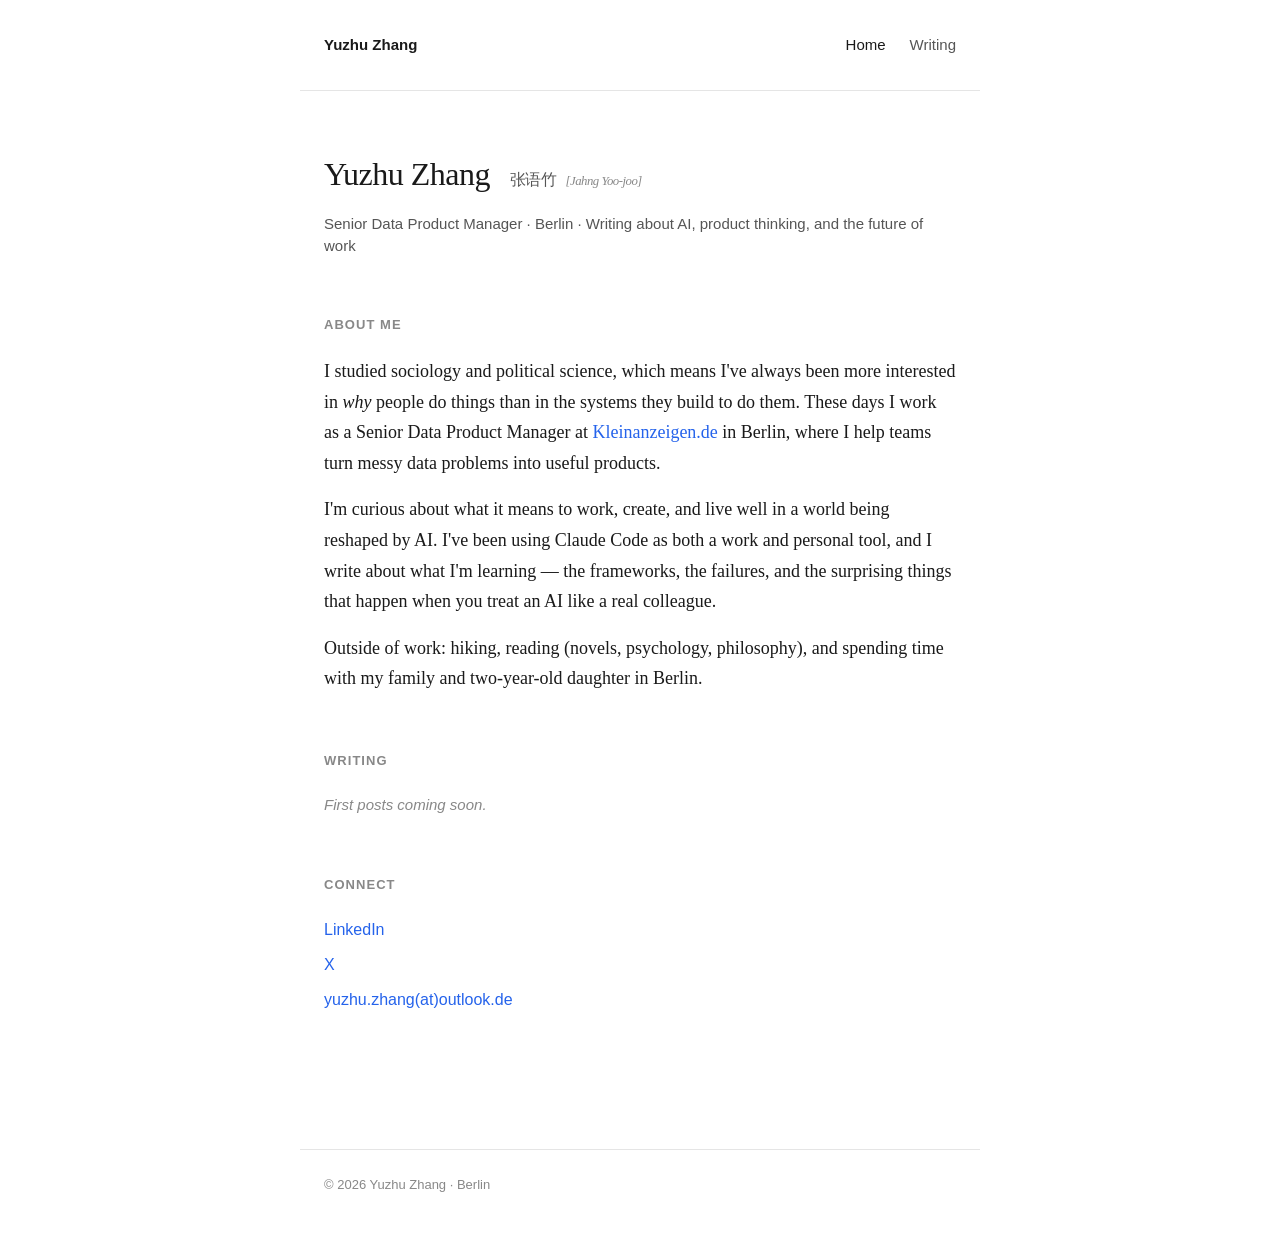
==== index.html @ ebd9d762 "Use plain English phonetic pronunciation [Jahng Yoo-joo]" ====
<!DOCTYPE html>
<html lang="en">
<head>
  <meta charset="UTF-8" />
  <meta name="viewport" content="width=device-width, initial-scale=1.0" />
  <title>Yuzhu Zhang</title>
  <meta name="description" content="Yuzhu Zhang — Senior Data Product Manager, writer, and curious human. Writing about AI, product thinking, and work in the age of intelligence." />
  <meta name="keywords" content="Yuzhu Zhang, data product manager, AI, product management, writing, Claude Code" />

  <!-- Open Graph -->
  <meta property="og:title" content="Yuzhu Zhang" />
  <meta property="og:description" content="Writing about AI, product thinking, and work in the age of intelligence." />
  <meta property="og:type" content="website" />
  <meta property="og:url" content="https://yuzhuz.github.io" />

  <!-- Twitter/X Card -->
  <meta name="twitter:card" content="summary" />
  <meta name="twitter:site" content="@yuzhu_z" />
  <meta name="twitter:title" content="Yuzhu Zhang" />
  <meta name="twitter:description" content="Writing about AI, product thinking, and work in the age of intelligence." />

  <link rel="canonical" href="https://yuzhuz.github.io" />
  <link rel="stylesheet" href="style.css" />
</head>
<body>

  <header>
    <nav>
      <span class="site-name">Yuzhu Zhang</span>
      <div class="nav-links">
        <a href="index.html" class="active">Home</a>
        <a href="blog.html">Writing</a>
      </div>
    </nav>
  </header>

  <main>
    <section class="hero">
      <h1>Yuzhu Zhang <span class="chinese-name">张语竹 <span class="pronunciation">[Jahng Yoo-joo]</span></span></h1>
      <p class="tagline">Senior Data Product Manager · Berlin · Writing about AI, product thinking, and the future of work</p>
    </section>

    <section class="about">
      <h2>About me</h2>
      <p>
        I studied sociology and political science, which means I've always been more interested in
        <em>why</em> people do things than in the systems they build to do them. These days I work as
        a Senior Data Product Manager at <a href="https://www.kleinanzeigen.de" target="_blank" rel="noopener">Kleinanzeigen.de</a>
        in Berlin, where I help teams turn messy data problems into useful products.
      </p>
      <p>
        I'm curious about what it means to work, create, and live well in a world being reshaped by AI.
        I've been using Claude Code as both a work and personal tool, and I write about what I'm learning —
        the frameworks, the failures, and the surprising things that happen when you treat an AI like a real colleague.
      </p>
      <p>
        Outside of work: hiking, reading (novels, psychology, philosophy), and spending time with my family
        and two-year-old daughter in Berlin.
      </p>
    </section>

    <section class="recent-writing">
      <h2>Writing</h2>
      <p class="empty-state">First posts coming soon.</p>
    </section>

    <section class="connect">
      <h2>Connect</h2>
      <ul class="connect-links">
        <li><a href="https://www.linkedin.com/in/yuzhuzhang/" target="_blank" rel="noopener">LinkedIn</a></li>
        <li><a href="https://x.com/yuzhu_z" target="_blank" rel="noopener">X</a></li>
        <li><a href="mailto:yuzhu.zhang(at)outlook.de">yuzhu.zhang(at)outlook.de</a></li>
      </ul>
    </section>
  </main>

  <footer>
    <p>© 2026 Yuzhu Zhang · Berlin</p>
  </footer>

</body>
</html>
---- style.css ----
/* Base */
*, *::before, *::after { box-sizing: border-box; margin: 0; padding: 0; }

:root {
  --text: #1a1a1a;
  --text-light: #555;
  --text-lighter: #888;
  --border: #e5e5e5;
  --bg: #ffffff;
  --accent: #2563eb;
  --max-width: 680px;
  --font: 'Georgia', 'Times New Roman', serif;
  --font-sans: -apple-system, BlinkMacSystemFont, 'Segoe UI', sans-serif;
}

body {
  font-family: var(--font);
  color: var(--text);
  background: var(--bg);
  line-height: 1.7;
  font-size: 18px;
}

/* Layout */
header, main, footer {
  max-width: var(--max-width);
  margin: 0 auto;
  padding: 0 24px;
}

/* Header / Nav */
header {
  padding-top: 32px;
  padding-bottom: 32px;
  border-bottom: 1px solid var(--border);
}

nav {
  display: flex;
  justify-content: space-between;
  align-items: center;
  font-family: var(--font-sans);
  font-size: 15px;
}

.site-name {
  font-weight: 600;
  color: var(--text);
  text-decoration: none;
}

.nav-links {
  display: flex;
  gap: 24px;
}

.nav-links a {
  color: var(--text-light);
  text-decoration: none;
}

.nav-links a:hover,
.nav-links a.active {
  color: var(--text);
}

/* Main sections */
main {
  padding-top: 56px;
  padding-bottom: 80px;
}

section {
  margin-bottom: 56px;
}

/* Hero */
.hero h1 {
  font-size: 2rem;
  font-weight: normal;
  margin-bottom: 12px;
  letter-spacing: -0.5px;
}

.chinese-name {
  font-size: 1rem;
  font-weight: normal;
  color: var(--text-light);
  margin-left: 12px;
  white-space: nowrap;
}

.pronunciation {
  font-size: 0.8rem;
  color: var(--text-lighter);
  margin-left: 6px;
  font-style: italic;
}

.tagline {
  font-family: var(--font-sans);
  font-size: 15px;
  color: var(--text-light);
  line-height: 1.5;
}

/* About */
h2 {
  font-family: var(--font-sans);
  font-size: 13px;
  font-weight: 600;
  text-transform: uppercase;
  letter-spacing: 0.08em;
  color: var(--text-lighter);
  margin-bottom: 20px;
}

.about p {
  margin-bottom: 16px;
  color: var(--text);
}

.about p:last-child {
  margin-bottom: 0;
}

a {
  color: var(--accent);
  text-decoration: none;
}

a:hover {
  text-decoration: underline;
}

/* Writing / post list */
.post-list {
  display: flex;
  flex-direction: column;
  gap: 32px;
}

.post-item {
  border-top: 1px solid var(--border);
  padding-top: 24px;
}

.post-date {
  font-family: var(--font-sans);
  font-size: 13px;
  color: var(--text-lighter);
  display: block;
  margin-bottom: 6px;
}

.post-item h2 {
  font-family: var(--font);
  font-size: 1.2rem;
  font-weight: normal;
  text-transform: none;
  letter-spacing: 0;
  color: var(--text);
  margin-bottom: 8px;
}

.post-item h2 a {
  color: var(--text);
}

.post-item h2 a:hover {
  color: var(--accent);
  text-decoration: none;
}

.post-excerpt {
  font-size: 16px;
  color: var(--text-light);
}

/* Page header (blog page) */
.page-header h1 {
  font-size: 1.8rem;
  font-weight: normal;
  margin-bottom: 10px;
}

.page-header p {
  color: var(--text-light);
  font-size: 16px;
}

/* Connect */
.connect-links {
  list-style: none;
  display: flex;
  flex-direction: column;
  gap: 8px;
  font-family: var(--font-sans);
  font-size: 16px;
}

/* Empty state */
.empty-state {
  font-family: var(--font-sans);
  font-size: 15px;
  color: var(--text-lighter);
  font-style: italic;
}

/* Footer */
footer {
  border-top: 1px solid var(--border);
  padding-top: 24px;
  padding-bottom: 40px;
  font-family: var(--font-sans);
  font-size: 13px;
  color: var(--text-lighter);
}

/* Post pages */
.post-content {
  margin-top: 40px;
}

.post-content h1 {
  font-size: 1.8rem;
  font-weight: normal;
  margin-bottom: 12px;
  letter-spacing: -0.3px;
}

.post-meta {
  font-family: var(--font-sans);
  font-size: 13px;
  color: var(--text-lighter);
  margin-bottom: 40px;
  padding-bottom: 32px;
  border-bottom: 1px solid var(--border);
}

.post-content p { margin-bottom: 20px; }
.post-content h2 { font-family: var(--font); font-size: 1.3rem; font-weight: bold; text-transform: none; letter-spacing: 0; color: var(--text); margin: 40px 0 16px; }
.post-content ul, .post-content ol { margin: 0 0 20px 24px; }
.post-content li { margin-bottom: 8px; }
.post-content blockquote { border-left: 3px solid var(--border); padding-left: 20px; color: var(--text-light); margin: 32px 0; font-style: italic; }
.post-content hr { border: none; border-top: 1px solid var(--border); margin: 40px 0; }

/* Responsive */
@media (max-width: 600px) {
  body { font-size: 17px; }
  .hero h1 { font-size: 1.6rem; }
  nav { flex-direction: column; align-items: flex-start; gap: 12px; }
}
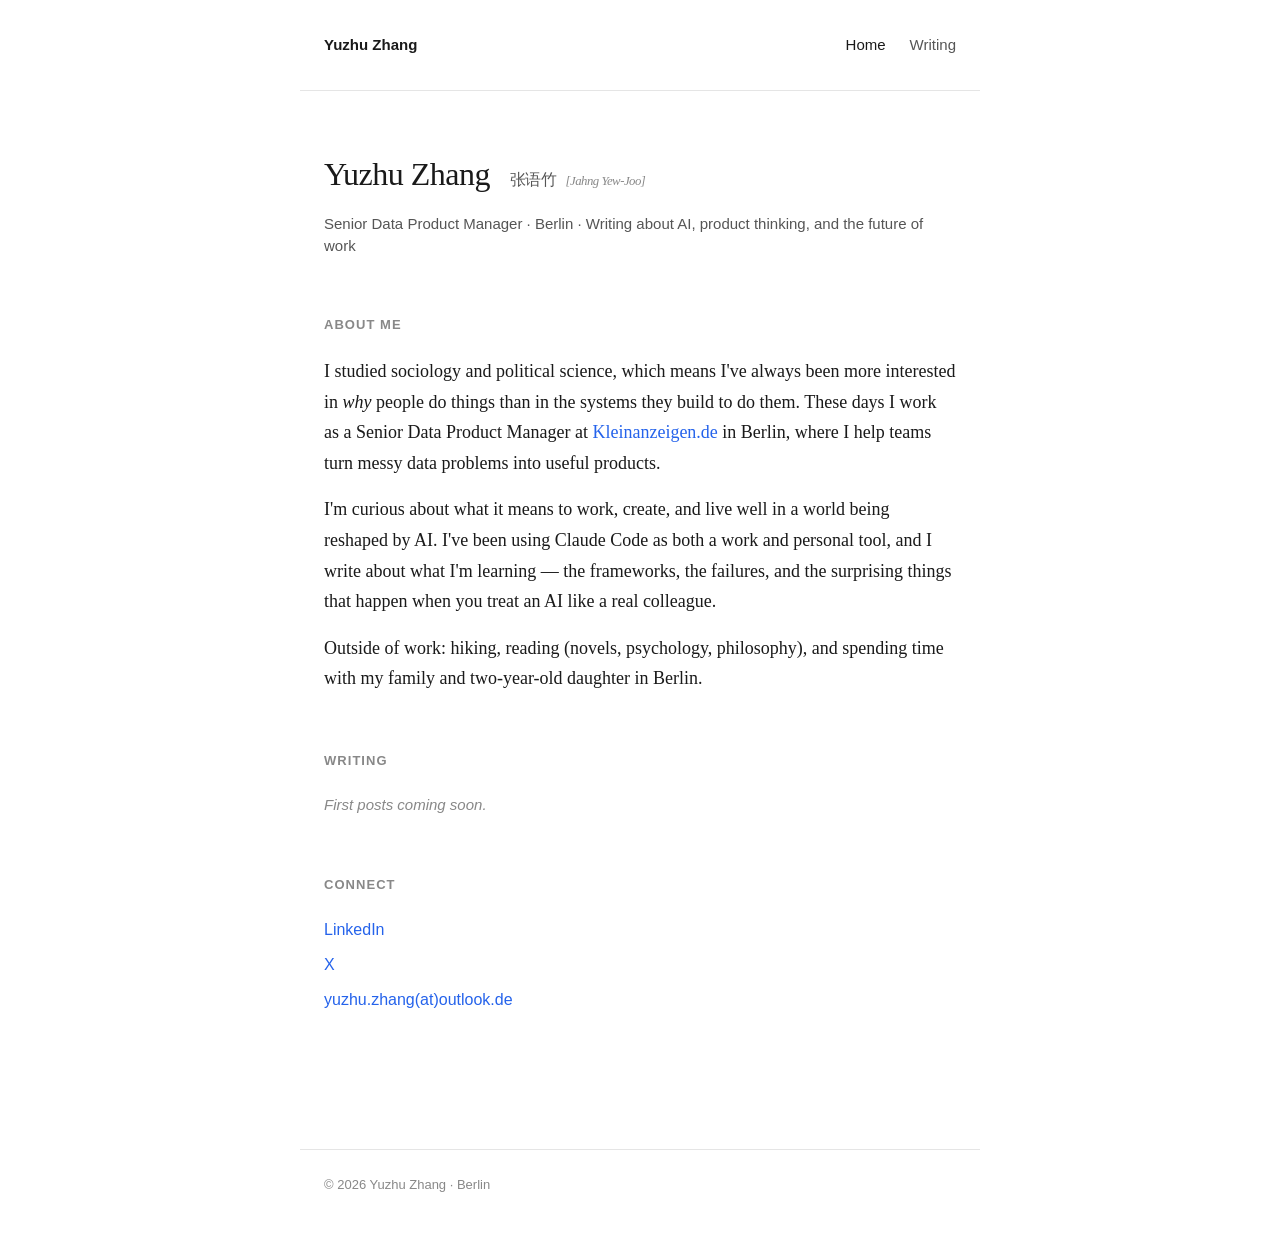
==== commit b5cc3761: "Fix pronunciation to [Jahng Yew-Joo]" ====
--- a/index.html
+++ b/index.html
@@ -36,7 +36,7 @@
 
   <main>
     <section class="hero">
-      <h1>Yuzhu Zhang <span class="chinese-name">张语竹 <span class="pronunciation">[Jahng Yoo-joo]</span></span></h1>
+      <h1>Yuzhu Zhang <span class="chinese-name">张语竹 <span class="pronunciation">[Jahng Yew-Joo]</span></span></h1>
       <p class="tagline">Senior Data Product Manager · Berlin · Writing about AI, product thinking, and the future of work</p>
     </section>
 
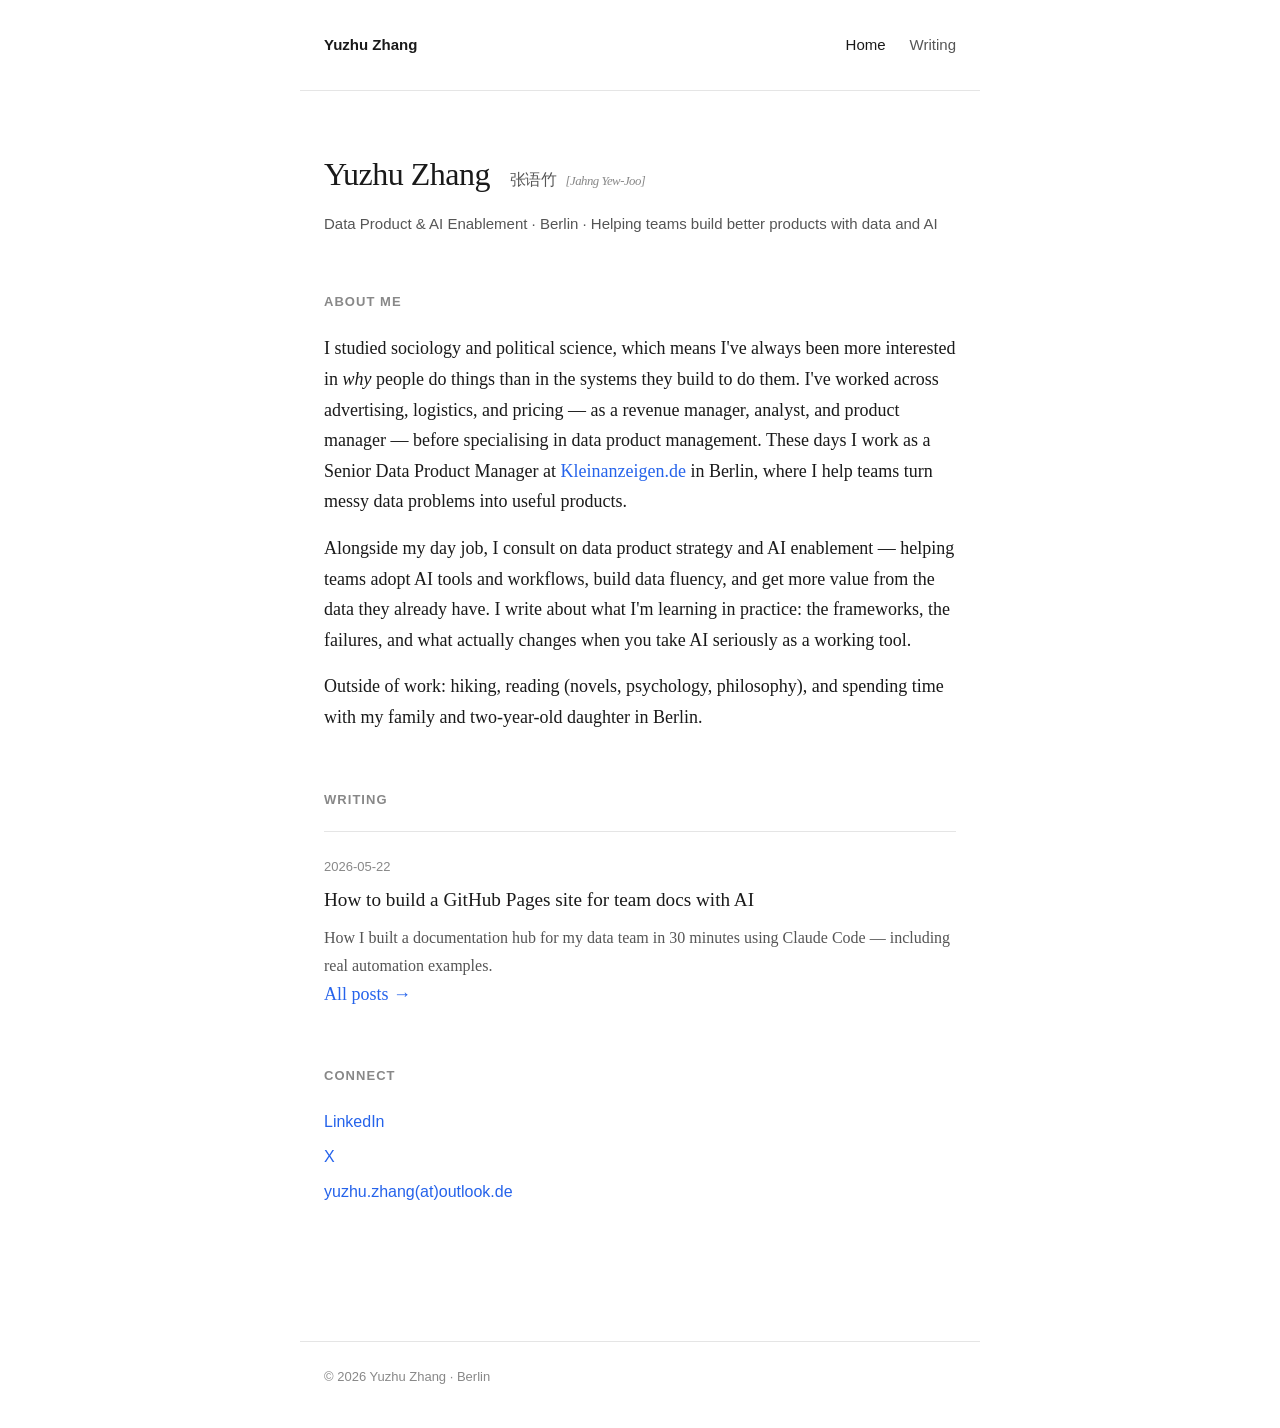
==== commit c3370572: "Reposition site for personal branding and consulting Co-Authored-By: Claude Sonnet 4.6 <noreply@anth" ====
--- a/index.html
+++ b/index.html
@@ -4,7 +4,7 @@
   <meta charset="UTF-8" />
   <meta name="viewport" content="width=device-width, initial-scale=1.0" />
   <title>Yuzhu Zhang</title>
-  <meta name="description" content="Yuzhu Zhang — Senior Data Product Manager, writer, and curious human. Writing about AI, product thinking, and work in the age of intelligence." />
+  <meta name="description" content="Yuzhu Zhang — Data product consultant and AI enablement practitioner. Helping teams turn data and AI into useful products. Based in Berlin." />
   <meta name="keywords" content="Yuzhu Zhang, data product manager, AI, product management, writing, Claude Code" />
 
   <!-- Open Graph -->
@@ -37,21 +37,24 @@
   <main>
     <section class="hero">
       <h1>Yuzhu Zhang <span class="chinese-name">张语竹 <span class="pronunciation">[Jahng Yew-Joo]</span></span></h1>
-      <p class="tagline">Senior Data Product Manager · Berlin · Writing about AI, product thinking, and the future of work</p>
+      <p class="tagline">Data Product & AI Enablement · Berlin · Helping teams build better products with data and AI</p>
     </section>
 
     <section class="about">
       <h2>About me</h2>
       <p>
         I studied sociology and political science, which means I've always been more interested in
-        <em>why</em> people do things than in the systems they build to do them. These days I work as
-        a Senior Data Product Manager at <a href="https://www.kleinanzeigen.de" target="_blank" rel="noopener">Kleinanzeigen.de</a>
+        <em>why</em> people do things than in the systems they build to do them. I've worked across
+        advertising, logistics, and pricing — as a revenue manager, analyst, and product manager —
+        before specialising in data product management. These days I work as a Senior Data Product Manager
+        at <a href="https://www.kleinanzeigen.de" target="_blank" rel="noopener">Kleinanzeigen.de</a>
         in Berlin, where I help teams turn messy data problems into useful products.
       </p>
       <p>
-        I'm curious about what it means to work, create, and live well in a world being reshaped by AI.
-        I've been using Claude Code as both a work and personal tool, and I write about what I'm learning —
-        the frameworks, the failures, and the surprising things that happen when you treat an AI like a real colleague.
+        Alongside my day job, I consult on data product strategy and AI enablement — helping teams
+        adopt AI tools and workflows, build data fluency, and get more value from the data they already have.
+        I write about what I'm learning in practice: the frameworks, the failures, and what actually
+        changes when you take AI seriously as a working tool.
       </p>
       <p>
         Outside of work: hiking, reading (novels, psychology, philosophy), and spending time with my family
@@ -61,7 +64,12 @@
 
     <section class="recent-writing">
       <h2>Writing</h2>
-      <p class="empty-state">First posts coming soon.</p>
+      <article class="post-item">
+        <span class="post-date">2026-05-22</span>
+        <h2><a href="posts/github-pages-team-docs-ai.html">How to build a GitHub Pages site for team docs with AI</a></h2>
+        <p class="post-excerpt">How I built a documentation hub for my data team in 30 minutes using Claude Code — including real automation examples.</p>
+      </article>
+      <p><a href="blog.html">All posts →</a></p>
     </section>
 
     <section class="connect">
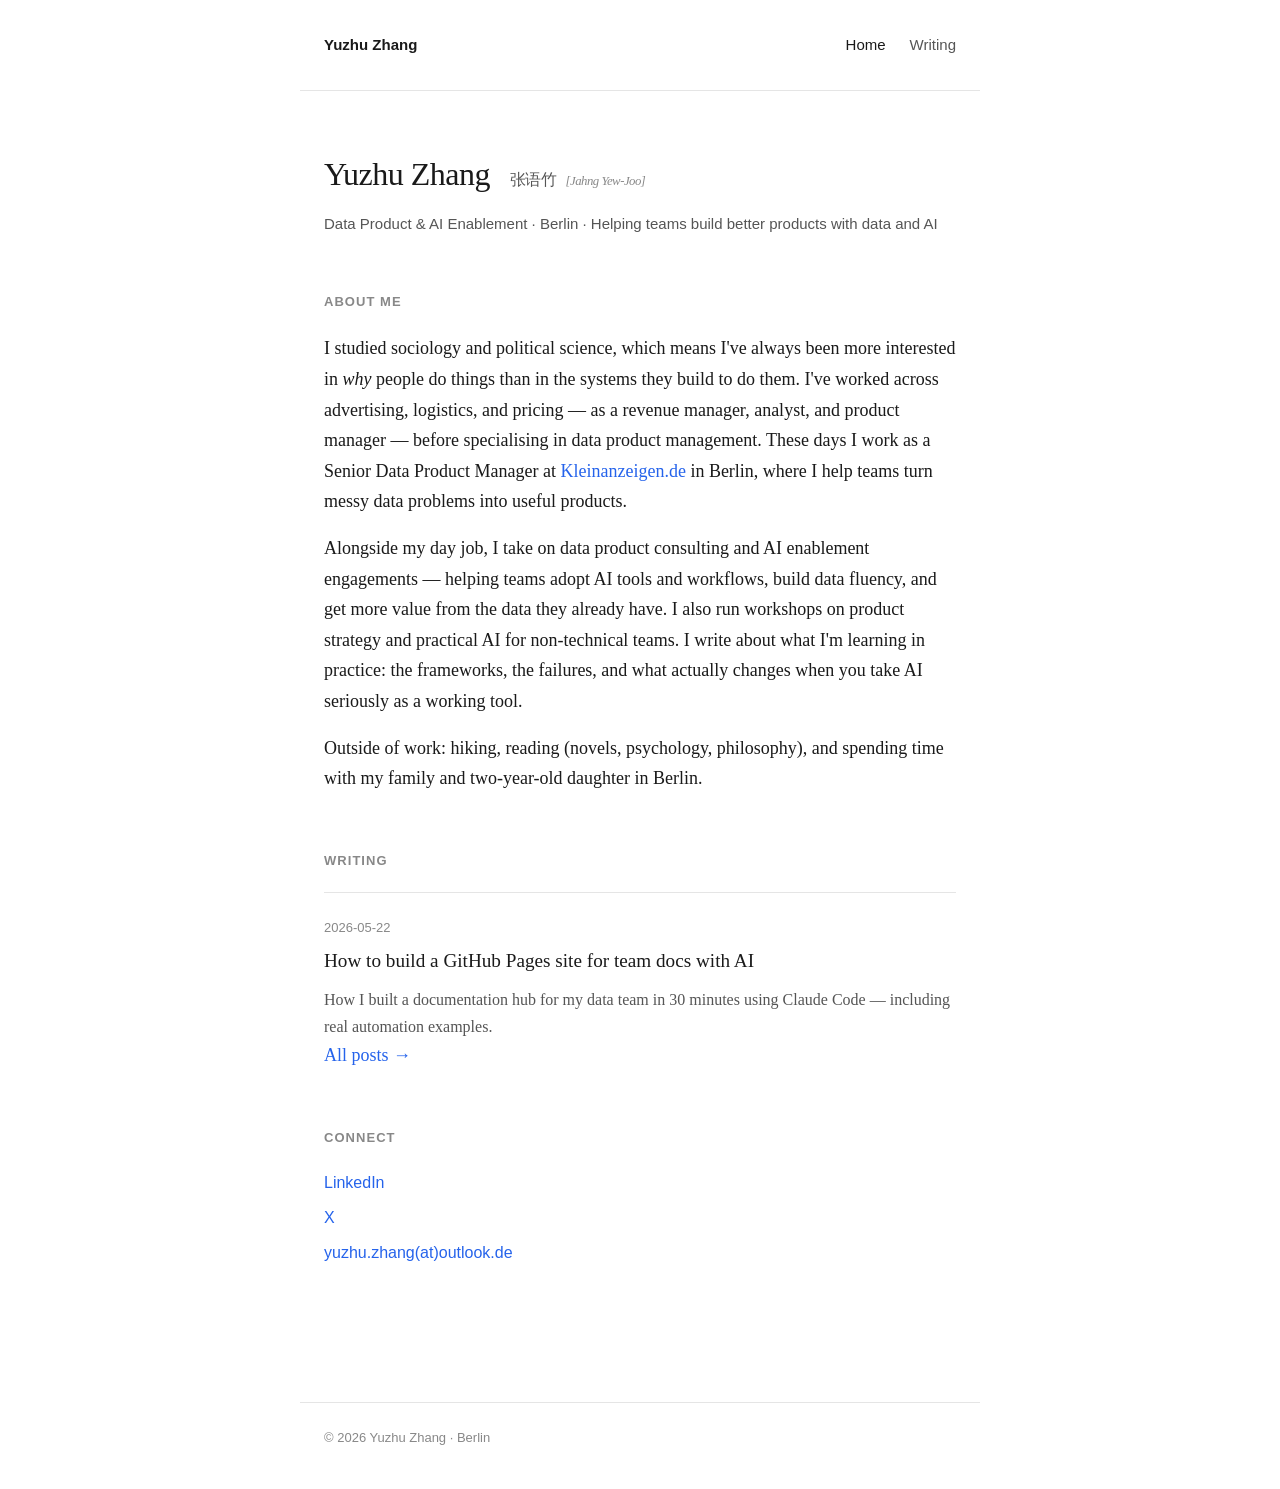
==== commit ce9b044e: "Improve SEO: title, meta tags, keywords, structured data Co-Authored-By: Claude Sonnet 4.6 <noreply@" ====
--- a/index.html
+++ b/index.html
@@ -3,21 +3,38 @@
 <head>
   <meta charset="UTF-8" />
   <meta name="viewport" content="width=device-width, initial-scale=1.0" />
-  <title>Yuzhu Zhang</title>
-  <meta name="description" content="Yuzhu Zhang — Data product consultant and AI enablement practitioner. Helping teams turn data and AI into useful products. Based in Berlin." />
-  <meta name="keywords" content="Yuzhu Zhang, data product manager, AI, product management, writing, Claude Code" />
+  <title>Yuzhu Zhang — Data Product Consultant & AI Enablement | Berlin</title>
+  <meta name="description" content="Yuzhu Zhang is a data product consultant and AI enablement practitioner based in Berlin. She helps teams adopt AI tools, build data fluency, and turn data into useful products." />
+  <meta name="keywords" content="Yuzhu Zhang, data product consultant, AI enablement, data product management, product strategy, AI workshops, data fluency, Berlin" />
 
   <!-- Open Graph -->
-  <meta property="og:title" content="Yuzhu Zhang" />
-  <meta property="og:description" content="Writing about AI, product thinking, and work in the age of intelligence." />
+  <meta property="og:title" content="Yuzhu Zhang — Data Product Consultant & AI Enablement" />
+  <meta property="og:description" content="Helping teams adopt AI tools, build data fluency, and turn data into useful products. Based in Berlin." />
   <meta property="og:type" content="website" />
   <meta property="og:url" content="https://yuzhuz.github.io" />
 
   <!-- Twitter/X Card -->
   <meta name="twitter:card" content="summary" />
   <meta name="twitter:site" content="@yuzhu_z" />
-  <meta name="twitter:title" content="Yuzhu Zhang" />
-  <meta name="twitter:description" content="Writing about AI, product thinking, and work in the age of intelligence." />
+  <meta name="twitter:title" content="Yuzhu Zhang — Data Product Consultant & AI Enablement" />
+  <meta name="twitter:description" content="Helping teams adopt AI tools, build data fluency, and turn data into useful products. Based in Berlin." />
+
+  <!-- Structured data -->
+  <script type="application/ld+json">
+  {
+    "@context": "https://schema.org",
+    "@type": "Person",
+    "name": "Yuzhu Zhang",
+    "url": "https://yuzhuz.github.io",
+    "jobTitle": "Data Product Consultant & AI Enablement Practitioner",
+    "description": "Helping teams adopt AI tools, build data fluency, and turn data into useful products.",
+    "address": { "@type": "PostalAddress", "addressLocality": "Berlin", "addressCountry": "DE" },
+    "sameAs": [
+      "https://www.linkedin.com/in/yuzhuzhang/",
+      "https://x.com/yuzhu_z"
+    ]
+  }
+  </script>
 
   <link rel="canonical" href="https://yuzhuz.github.io" />
   <link rel="stylesheet" href="style.css" />
@@ -51,10 +68,11 @@
         in Berlin, where I help teams turn messy data problems into useful products.
       </p>
       <p>
-        Alongside my day job, I consult on data product strategy and AI enablement — helping teams
-        adopt AI tools and workflows, build data fluency, and get more value from the data they already have.
-        I write about what I'm learning in practice: the frameworks, the failures, and what actually
-        changes when you take AI seriously as a working tool.
+        Alongside my day job, I take on data product consulting and AI enablement engagements —
+        helping teams adopt AI tools and workflows, build data fluency, and get more value from the
+        data they already have. I also run workshops on product strategy and practical AI for
+        non-technical teams. I write about what I'm learning in practice: the frameworks, the
+        failures, and what actually changes when you take AI seriously as a working tool.
       </p>
       <p>
         Outside of work: hiking, reading (novels, psychology, philosophy), and spending time with my family
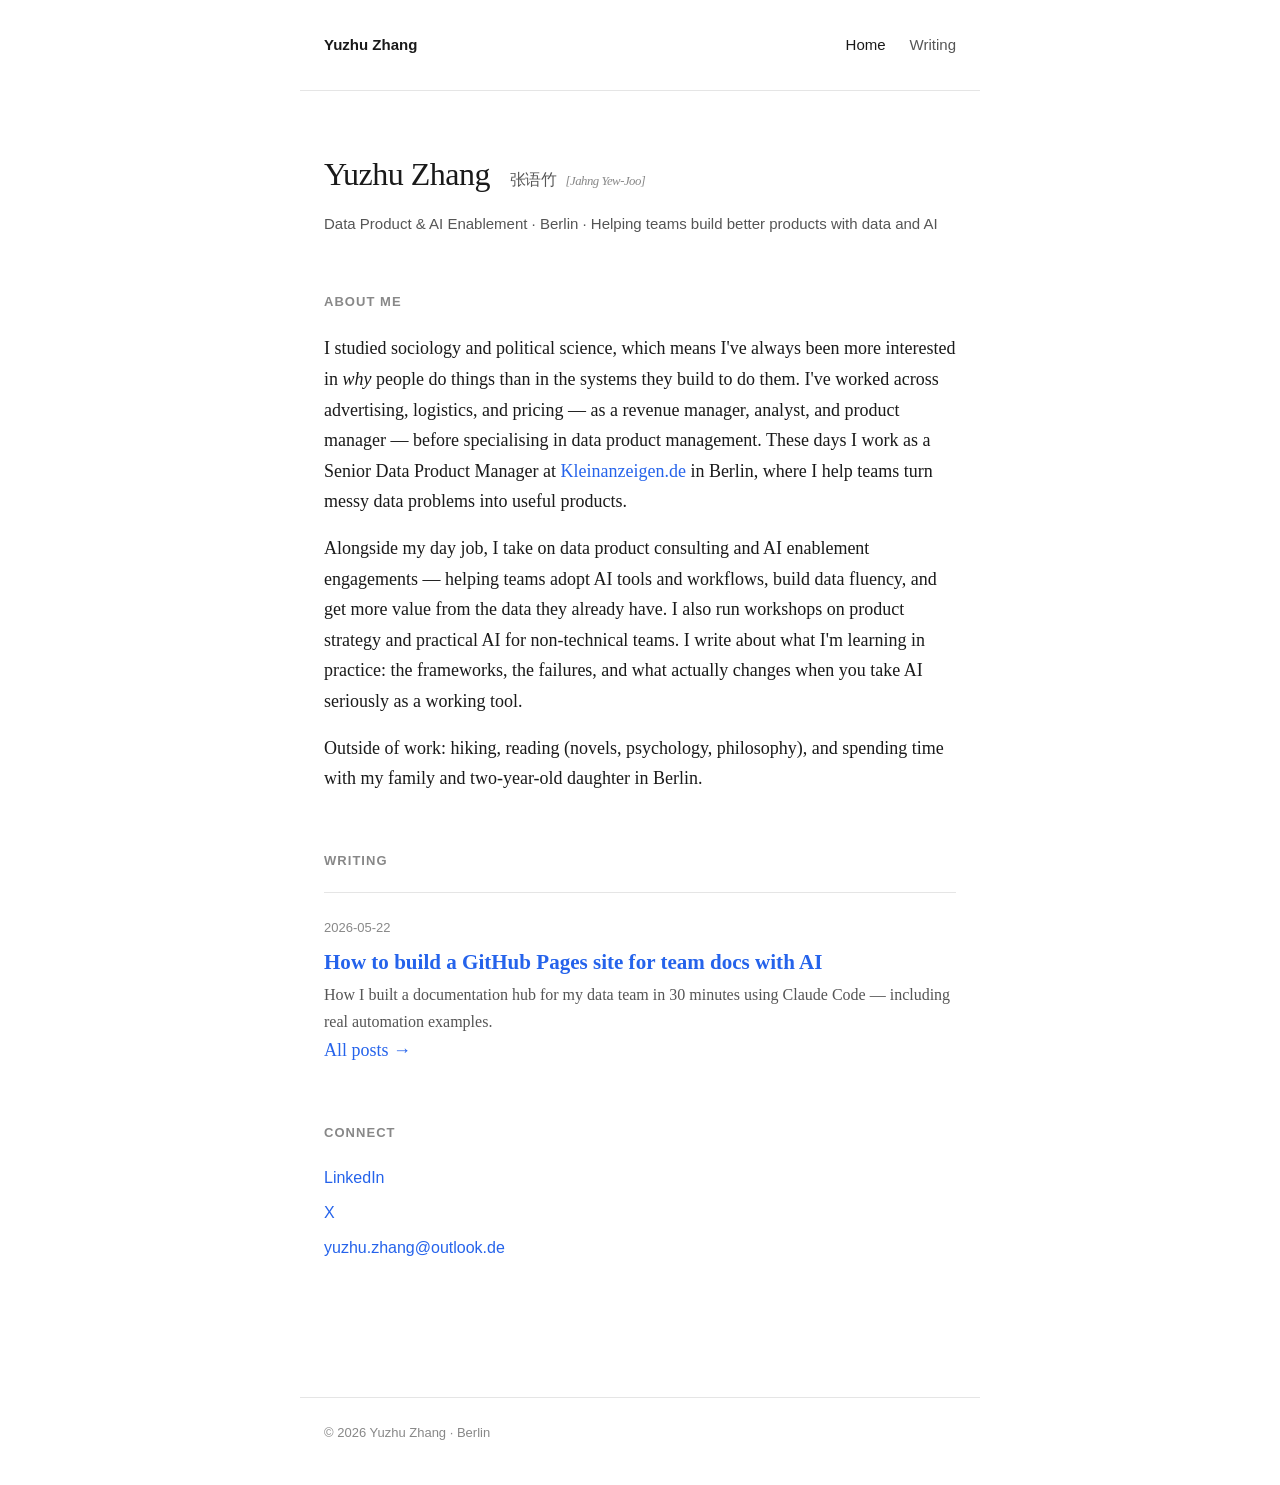
==== commit fcb64787: "SEO fixes: heading hierarchy, OG tags, structured data, mailto link Co-Authored-By: Claude Sonnet 4." ====
--- a/index.html
+++ b/index.html
@@ -84,7 +84,7 @@
       <h2>Writing</h2>
       <article class="post-item">
         <span class="post-date">2026-05-22</span>
-        <h2><a href="posts/github-pages-team-docs-ai.html">How to build a GitHub Pages site for team docs with AI</a></h2>
+        <h3><a href="posts/github-pages-team-docs-ai.html">How to build a GitHub Pages site for team docs with AI</a></h3>
         <p class="post-excerpt">How I built a documentation hub for my data team in 30 minutes using Claude Code — including real automation examples.</p>
       </article>
       <p><a href="blog.html">All posts →</a></p>
@@ -95,7 +95,7 @@
       <ul class="connect-links">
         <li><a href="https://www.linkedin.com/in/yuzhuzhang/" target="_blank" rel="noopener">LinkedIn</a></li>
         <li><a href="https://x.com/yuzhu_z" target="_blank" rel="noopener">X</a></li>
-        <li><a href="mailto:yuzhu.zhang(at)outlook.de">yuzhu.zhang(at)outlook.de</a></li>
+        <li><a href="mailto:yuzhu.zhang@outlook.de">yuzhu.zhang@outlook.de</a></li>
       </ul>
     </section>
   </main>
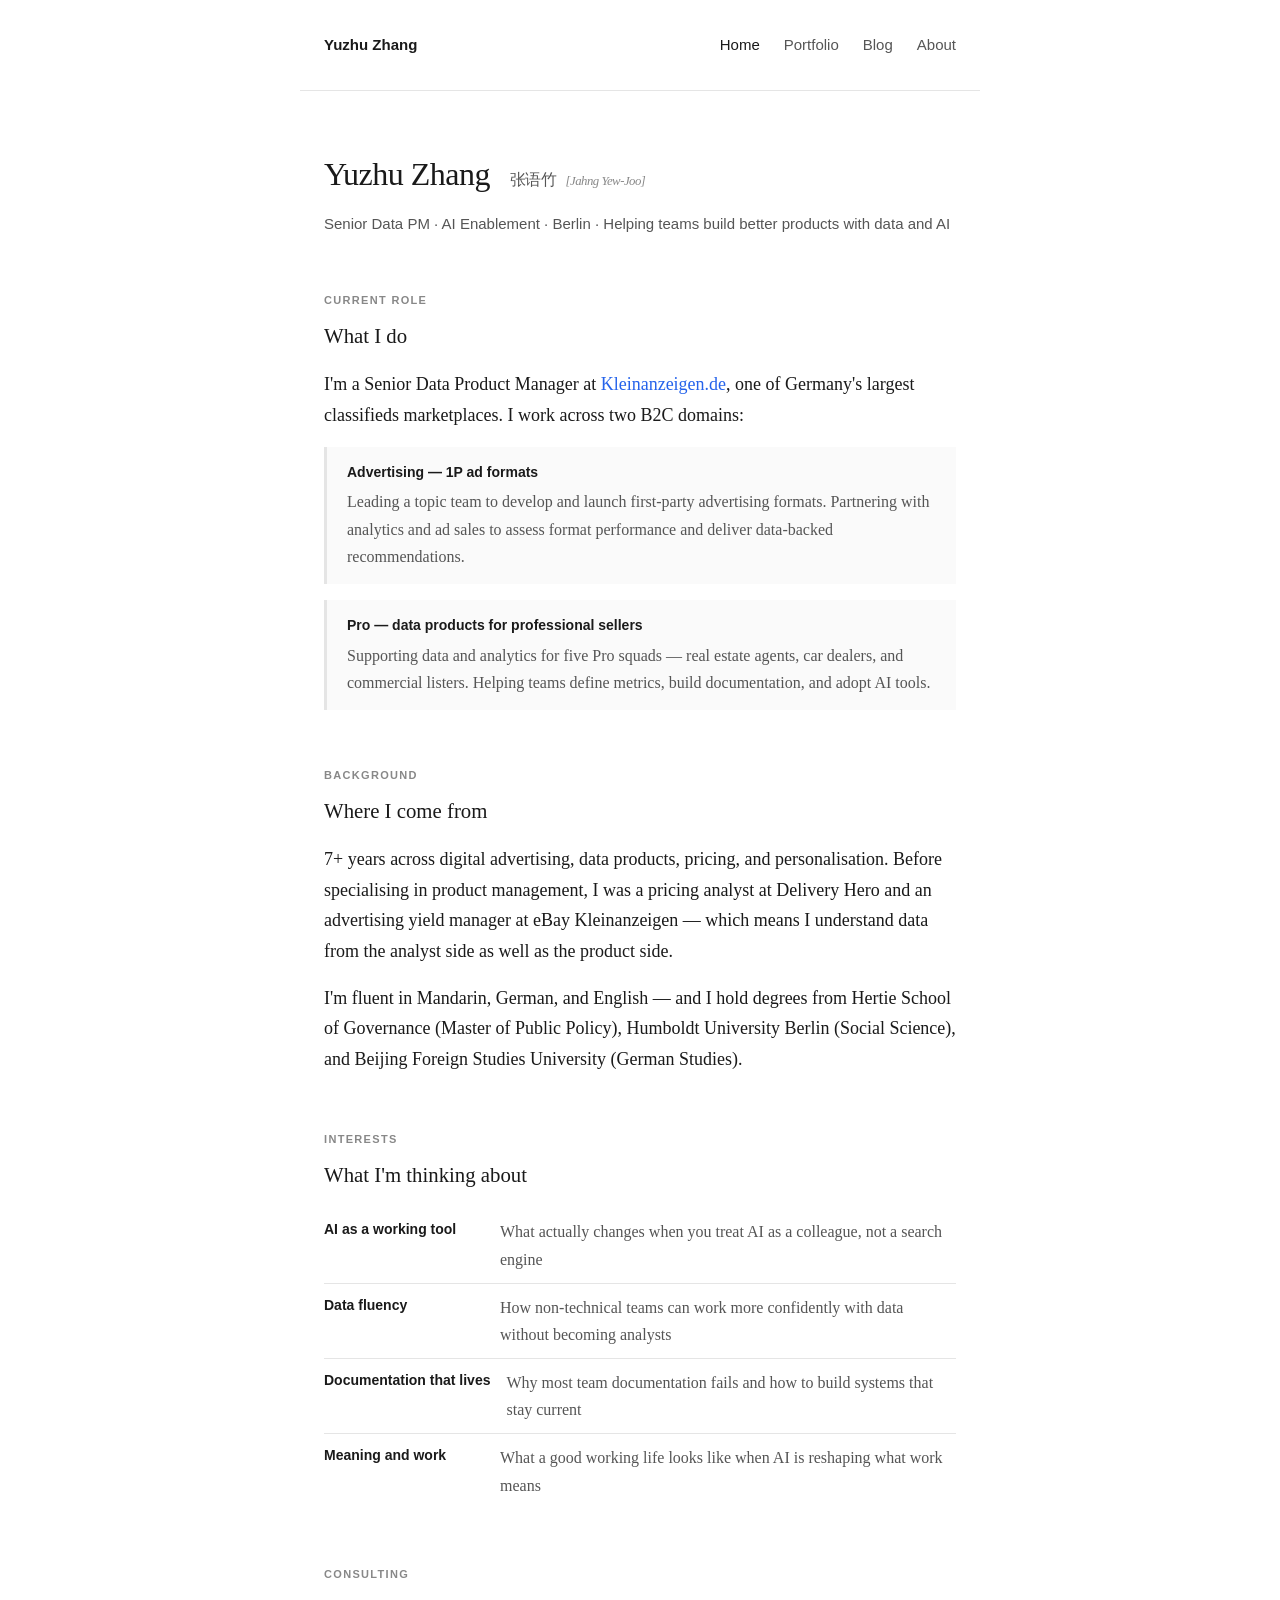
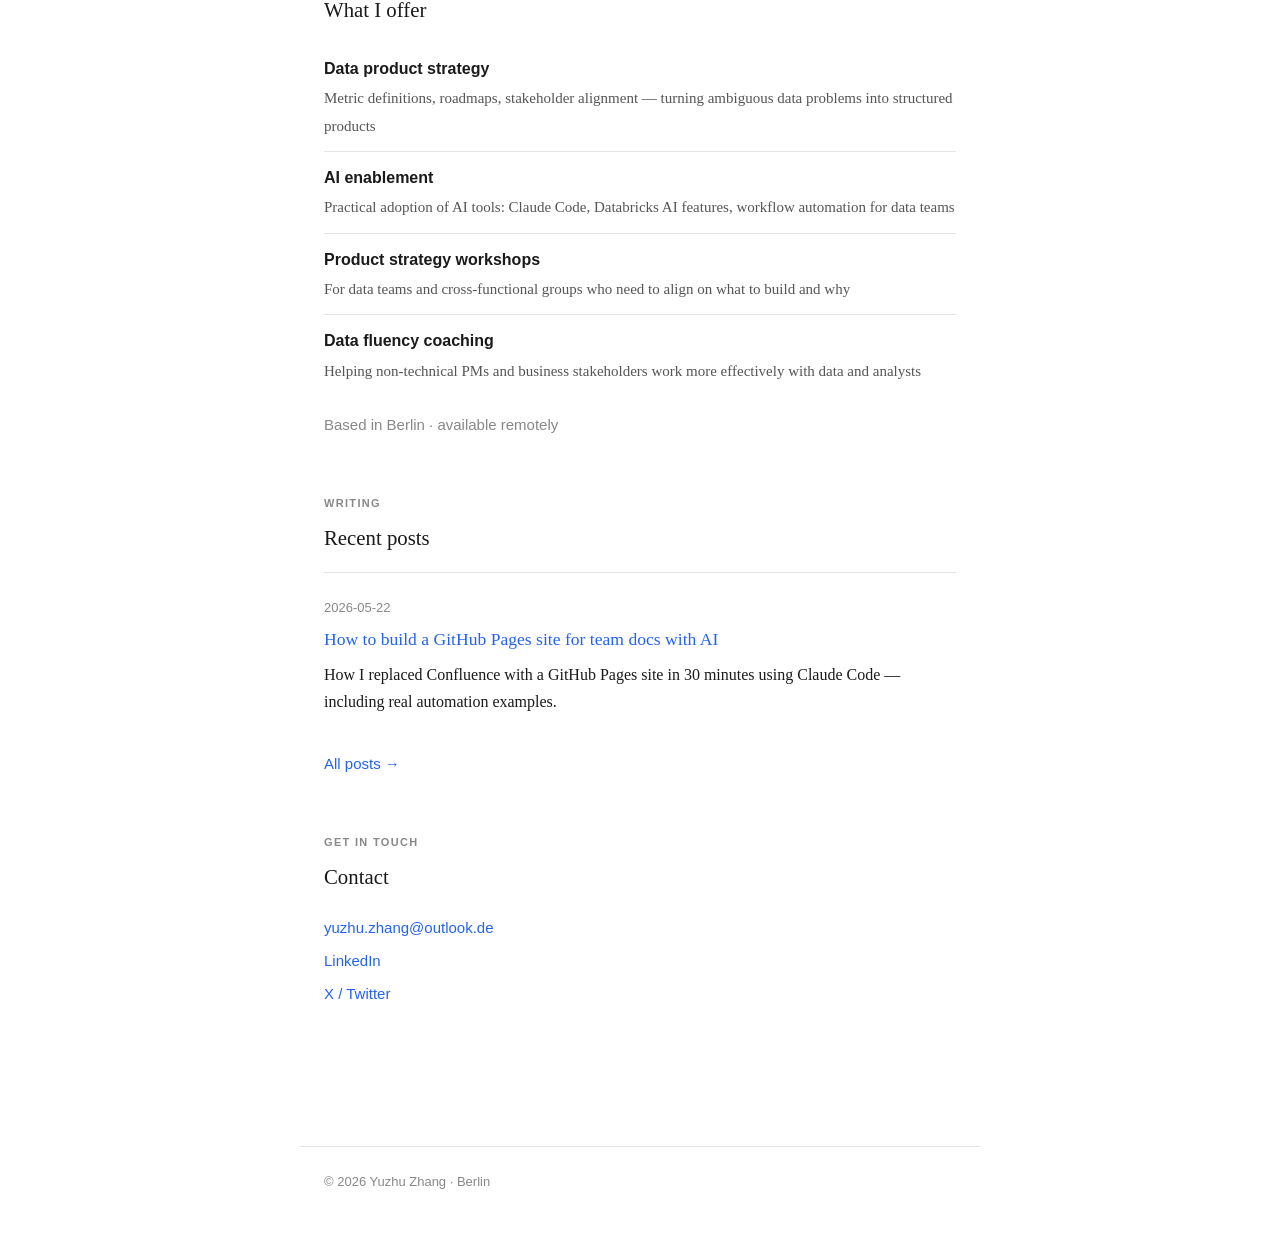
==== commit 29b5da76: "Redesign: 4-page site structure with new about, portfolio, updated home and blog - index.html: full " ====
--- a/index.html
+++ b/index.html
@@ -4,30 +4,31 @@
   <meta charset="UTF-8" />
   <meta name="viewport" content="width=device-width, initial-scale=1.0" />
   <title>Yuzhu Zhang — Data Product Consultant & AI Enablement | Berlin</title>
-  <meta name="description" content="Yuzhu Zhang is a data product consultant and AI enablement practitioner based in Berlin. She helps teams adopt AI tools, build data fluency, and turn data into useful products." />
-  <meta name="keywords" content="Yuzhu Zhang, data product consultant, AI enablement, data product management, product strategy, AI workshops, data fluency, Berlin" />
-
-  <!-- Open Graph -->
+  <meta name="description" content="Yuzhu Zhang is a Senior Data Product Manager and consultant based in Berlin. She helps teams adopt AI tools, build data products, and turn data into business impact." />
+  <meta name="keywords" content="Yuzhu Zhang, data product consultant, AI enablement, data product management, product strategy, AI workshops, data fluency, Berlin, Kleinanzeigen" />
+
   <meta property="og:title" content="Yuzhu Zhang — Data Product Consultant & AI Enablement" />
   <meta property="og:description" content="Helping teams adopt AI tools, build data fluency, and turn data into useful products. Based in Berlin." />
   <meta property="og:type" content="website" />
   <meta property="og:url" content="https://yuzhuz.github.io" />
-
-  <!-- Twitter/X Card -->
   <meta name="twitter:card" content="summary" />
   <meta name="twitter:site" content="@yuzhu_z" />
   <meta name="twitter:title" content="Yuzhu Zhang — Data Product Consultant & AI Enablement" />
   <meta name="twitter:description" content="Helping teams adopt AI tools, build data fluency, and turn data into useful products. Based in Berlin." />
 
-  <!-- Structured data -->
+  <link rel="canonical" href="https://yuzhuz.github.io" />
+
   <script type="application/ld+json">
   {
     "@context": "https://schema.org",
     "@type": "Person",
+    "@id": "https://yuzhuz.github.io/#person",
     "name": "Yuzhu Zhang",
     "url": "https://yuzhuz.github.io",
-    "jobTitle": "Data Product Consultant & AI Enablement Practitioner",
-    "description": "Helping teams adopt AI tools, build data fluency, and turn data into useful products.",
+    "email": "yuzhu.zhang@outlook.de",
+    "jobTitle": "Senior Data Product Manager & Consultant",
+    "description": "Data product consultant and AI enablement practitioner based in Berlin. 7+ years across advertising, pricing, and data products.",
+    "knowsAbout": ["Data Product Management", "AI Enablement", "Product Strategy", "Databricks", "Advertising Data", "Dynamic Pricing", "Machine Learning Products"],
     "address": { "@type": "PostalAddress", "addressLocality": "Berlin", "addressCountry": "DE" },
     "sameAs": [
       "https://www.linkedin.com/in/yuzhuzhang/",
@@ -35,69 +36,230 @@
     ]
   }
   </script>
-
-  <link rel="canonical" href="https://yuzhuz.github.io" />
+  <script type="application/ld+json">
+  {
+    "@context": "https://schema.org",
+    "@type": "LocalBusiness",
+    "name": "Yuzhu Zhang — Data Product Consulting",
+    "url": "https://yuzhuz.github.io",
+    "email": "yuzhu.zhang@outlook.de",
+    "description": "Data product consulting and AI enablement for teams in Berlin and remotely.",
+    "founder": { "@id": "https://yuzhuz.github.io/#person" },
+    "areaServed": ["Berlin", "Germany", "Remote"],
+    "address": { "@type": "PostalAddress", "addressLocality": "Berlin", "addressCountry": "DE" }
+  }
+  </script>
+
   <link rel="stylesheet" href="style.css" />
+  <style>
+    .eyebrow {
+      font-family: var(--font-sans);
+      font-size: 11px;
+      font-weight: 700;
+      text-transform: uppercase;
+      letter-spacing: 0.12em;
+      color: var(--text-lighter);
+      display: block;
+      margin-bottom: 8px;
+    }
+    .home-section { margin-bottom: 56px; }
+    .home-section h2 {
+      font-family: var(--font);
+      font-size: 1.3rem;
+      font-weight: normal;
+      text-transform: none;
+      letter-spacing: 0;
+      color: var(--text);
+      margin-bottom: 16px;
+    }
+    .home-section p { margin-bottom: 16px; color: var(--text); }
+    .role-block {
+      border-left: 3px solid var(--border);
+      padding: 14px 20px;
+      margin: 16px 0;
+      background: #fafafa;
+    }
+    .role-block strong {
+      display: block;
+      font-family: var(--font-sans);
+      font-size: 14px;
+      font-weight: 600;
+      color: var(--text);
+      margin-bottom: 4px;
+    }
+    .role-block p { font-size: 16px; color: var(--text-light); margin: 0; }
+    .interest-list { list-style: none; margin: 0; }
+    .interest-list li {
+      display: flex;
+      gap: 16px;
+      padding: 10px 0;
+      border-bottom: 1px solid var(--border);
+      font-size: 16px;
+    }
+    .interest-list li:last-child { border-bottom: none; }
+    .interest-label {
+      font-family: var(--font-sans);
+      font-weight: 600;
+      font-size: 14px;
+      color: var(--text);
+      min-width: 160px;
+      flex-shrink: 0;
+    }
+    .interest-body { color: var(--text-light); }
+    .offering-list { list-style: none; margin: 0; }
+    .offering-list li {
+      padding: 12px 0;
+      border-bottom: 1px solid var(--border);
+      font-size: 16px;
+      color: var(--text);
+    }
+    .offering-list li:last-child { border-bottom: none; }
+    .offering-list strong {
+      font-family: var(--font-sans);
+      font-weight: 600;
+      display: block;
+      margin-bottom: 2px;
+    }
+    .offering-list span { color: var(--text-light); font-size: 15px; }
+    .contact-block {
+      font-family: var(--font-sans);
+      font-size: 15px;
+      line-height: 2.2;
+    }
+  </style>
 </head>
 <body>
 
   <header>
     <nav>
-      <span class="site-name">Yuzhu Zhang</span>
+      <a href="index.html" class="site-name">Yuzhu Zhang</a>
       <div class="nav-links">
         <a href="index.html" class="active">Home</a>
-        <a href="blog.html">Writing</a>
+        <a href="portfolio.html">Portfolio</a>
+        <a href="blog.html">Blog</a>
+        <a href="about.html">About</a>
       </div>
     </nav>
   </header>
 
   <main>
-    <section class="hero">
+
+    <section class="hero" style="margin-bottom: 56px;">
       <h1>Yuzhu Zhang <span class="chinese-name">张语竹 <span class="pronunciation">[Jahng Yew-Joo]</span></span></h1>
-      <p class="tagline">Data Product & AI Enablement · Berlin · Helping teams build better products with data and AI</p>
-    </section>
-
-    <section class="about">
-      <h2>About me</h2>
+      <p class="tagline">Senior Data PM · AI Enablement · Berlin · Helping teams build better products with data and AI</p>
+    </section>
+
+    <section class="home-section">
+      <span class="eyebrow">Current role</span>
+      <h2>What I do</h2>
       <p>
-        I studied sociology and political science, which means I've always been more interested in
-        <em>why</em> people do things than in the systems they build to do them. I've worked across
-        advertising, logistics, and pricing — as a revenue manager, analyst, and product manager —
-        before specialising in data product management. These days I work as a Senior Data Product Manager
-        at <a href="https://www.kleinanzeigen.de" target="_blank" rel="noopener">Kleinanzeigen.de</a>
-        in Berlin, where I help teams turn messy data problems into useful products.
-      </p>
+        I'm a Senior Data Product Manager at <a href="https://www.kleinanzeigen.de" target="_blank" rel="noopener">Kleinanzeigen.de</a>,
+        one of Germany's largest classifieds marketplaces. I work across two B2C domains:
+      </p>
+
+      <div class="role-block">
+        <strong>Advertising — 1P ad formats</strong>
+        <p>Leading a topic team to develop and launch first-party advertising formats. Partnering with analytics and ad sales to assess format performance and deliver data-backed recommendations.</p>
+      </div>
+
+      <div class="role-block">
+        <strong>Pro — data products for professional sellers</strong>
+        <p>Supporting data and analytics for five Pro squads — real estate agents, car dealers, and commercial listers. Helping teams define metrics, build documentation, and adopt AI tools.</p>
+      </div>
+    </section>
+
+    <section class="home-section">
+      <span class="eyebrow">Background</span>
+      <h2>Where I come from</h2>
       <p>
-        Alongside my day job, I take on data product consulting and AI enablement engagements —
-        helping teams adopt AI tools and workflows, build data fluency, and get more value from the
-        data they already have. I also run workshops on product strategy and practical AI for
-        non-technical teams. I write about what I'm learning in practice: the frameworks, the
-        failures, and what actually changes when you take AI seriously as a working tool.
+        7+ years across digital advertising, data products, pricing, and personalisation.
+        Before specialising in product management, I was a pricing analyst at Delivery Hero
+        and an advertising yield manager at eBay Kleinanzeigen — which means I understand
+        data from the analyst side as well as the product side.
       </p>
       <p>
-        Outside of work: hiking, reading (novels, psychology, philosophy), and spending time with my family
-        and two-year-old daughter in Berlin.
-      </p>
-    </section>
-
-    <section class="recent-writing">
-      <h2>Writing</h2>
-      <article class="post-item">
-        <span class="post-date">2026-05-22</span>
-        <h3><a href="posts/github-pages-team-docs-ai.html">How to build a GitHub Pages site for team docs with AI</a></h3>
-        <p class="post-excerpt">How I built a documentation hub for my data team in 30 minutes using Claude Code — including real automation examples.</p>
-      </article>
-      <p><a href="blog.html">All posts →</a></p>
-    </section>
-
-    <section class="connect">
-      <h2>Connect</h2>
-      <ul class="connect-links">
-        <li><a href="https://www.linkedin.com/in/yuzhuzhang/" target="_blank" rel="noopener">LinkedIn</a></li>
-        <li><a href="https://x.com/yuzhu_z" target="_blank" rel="noopener">X</a></li>
-        <li><a href="mailto:yuzhu.zhang@outlook.de">yuzhu.zhang@outlook.de</a></li>
+        I'm fluent in Mandarin, German, and English — and I hold degrees from Hertie School
+        of Governance (Master of Public Policy), Humboldt University Berlin (Social Science),
+        and Beijing Foreign Studies University (German Studies).
+      </p>
+    </section>
+
+    <section class="home-section">
+      <span class="eyebrow">Interests</span>
+      <h2>What I'm thinking about</h2>
+      <ul class="interest-list">
+        <li>
+          <span class="interest-label">AI as a working tool</span>
+          <span class="interest-body">What actually changes when you treat AI as a colleague, not a search engine</span>
+        </li>
+        <li>
+          <span class="interest-label">Data fluency</span>
+          <span class="interest-body">How non-technical teams can work more confidently with data without becoming analysts</span>
+        </li>
+        <li>
+          <span class="interest-label">Documentation that lives</span>
+          <span class="interest-body">Why most team documentation fails and how to build systems that stay current</span>
+        </li>
+        <li>
+          <span class="interest-label">Meaning and work</span>
+          <span class="interest-body">What a good working life looks like when AI is reshaping what work means</span>
+        </li>
       </ul>
     </section>
+
+    <section class="home-section">
+      <span class="eyebrow">Consulting</span>
+      <h2>What I offer</h2>
+      <ul class="offering-list">
+        <li>
+          <strong>Data product strategy</strong>
+          <span>Metric definitions, roadmaps, stakeholder alignment — turning ambiguous data problems into structured products</span>
+        </li>
+        <li>
+          <strong>AI enablement</strong>
+          <span>Practical adoption of AI tools: Claude Code, Databricks AI features, workflow automation for data teams</span>
+        </li>
+        <li>
+          <strong>Product strategy workshops</strong>
+          <span>For data teams and cross-functional groups who need to align on what to build and why</span>
+        </li>
+        <li>
+          <strong>Data fluency coaching</strong>
+          <span>Helping non-technical PMs and business stakeholders work more effectively with data and analysts</span>
+        </li>
+      </ul>
+      <p style="margin-top: 16px; font-size: 15px; color: var(--text-lighter); font-family: var(--font-sans);">
+        Based in Berlin · available remotely
+      </p>
+    </section>
+
+    <section class="home-section">
+      <span class="eyebrow">Writing</span>
+      <h2>Recent posts</h2>
+      <div class="post-list">
+        <article class="post-item">
+          <span class="post-date">2026-05-22</span>
+          <h3 style="font-family: var(--font); font-size: 1.1rem; font-weight: normal; margin-bottom: 6px;">
+            <a href="posts/github-pages-team-docs-ai.html">How to build a GitHub Pages site for team docs with AI</a>
+          </h3>
+          <p class="post-excerpt">How I replaced Confluence with a GitHub Pages site in 30 minutes using Claude Code — including real automation examples.</p>
+        </article>
+      </div>
+      <p style="margin-top: 20px; font-family: var(--font-sans); font-size: 15px;">
+        <a href="blog.html">All posts →</a>
+      </p>
+    </section>
+
+    <section class="home-section">
+      <span class="eyebrow">Get in touch</span>
+      <h2>Contact</h2>
+      <div class="contact-block">
+        <div><a href="mailto:yuzhu.zhang@outlook.de">yuzhu.zhang@outlook.de</a></div>
+        <div><a href="https://www.linkedin.com/in/yuzhuzhang/" target="_blank" rel="noopener">LinkedIn</a></div>
+        <div><a href="https://x.com/yuzhu_z" target="_blank" rel="noopener">X / Twitter</a></div>
+      </div>
+    </section>
+
   </main>
 
   <footer>
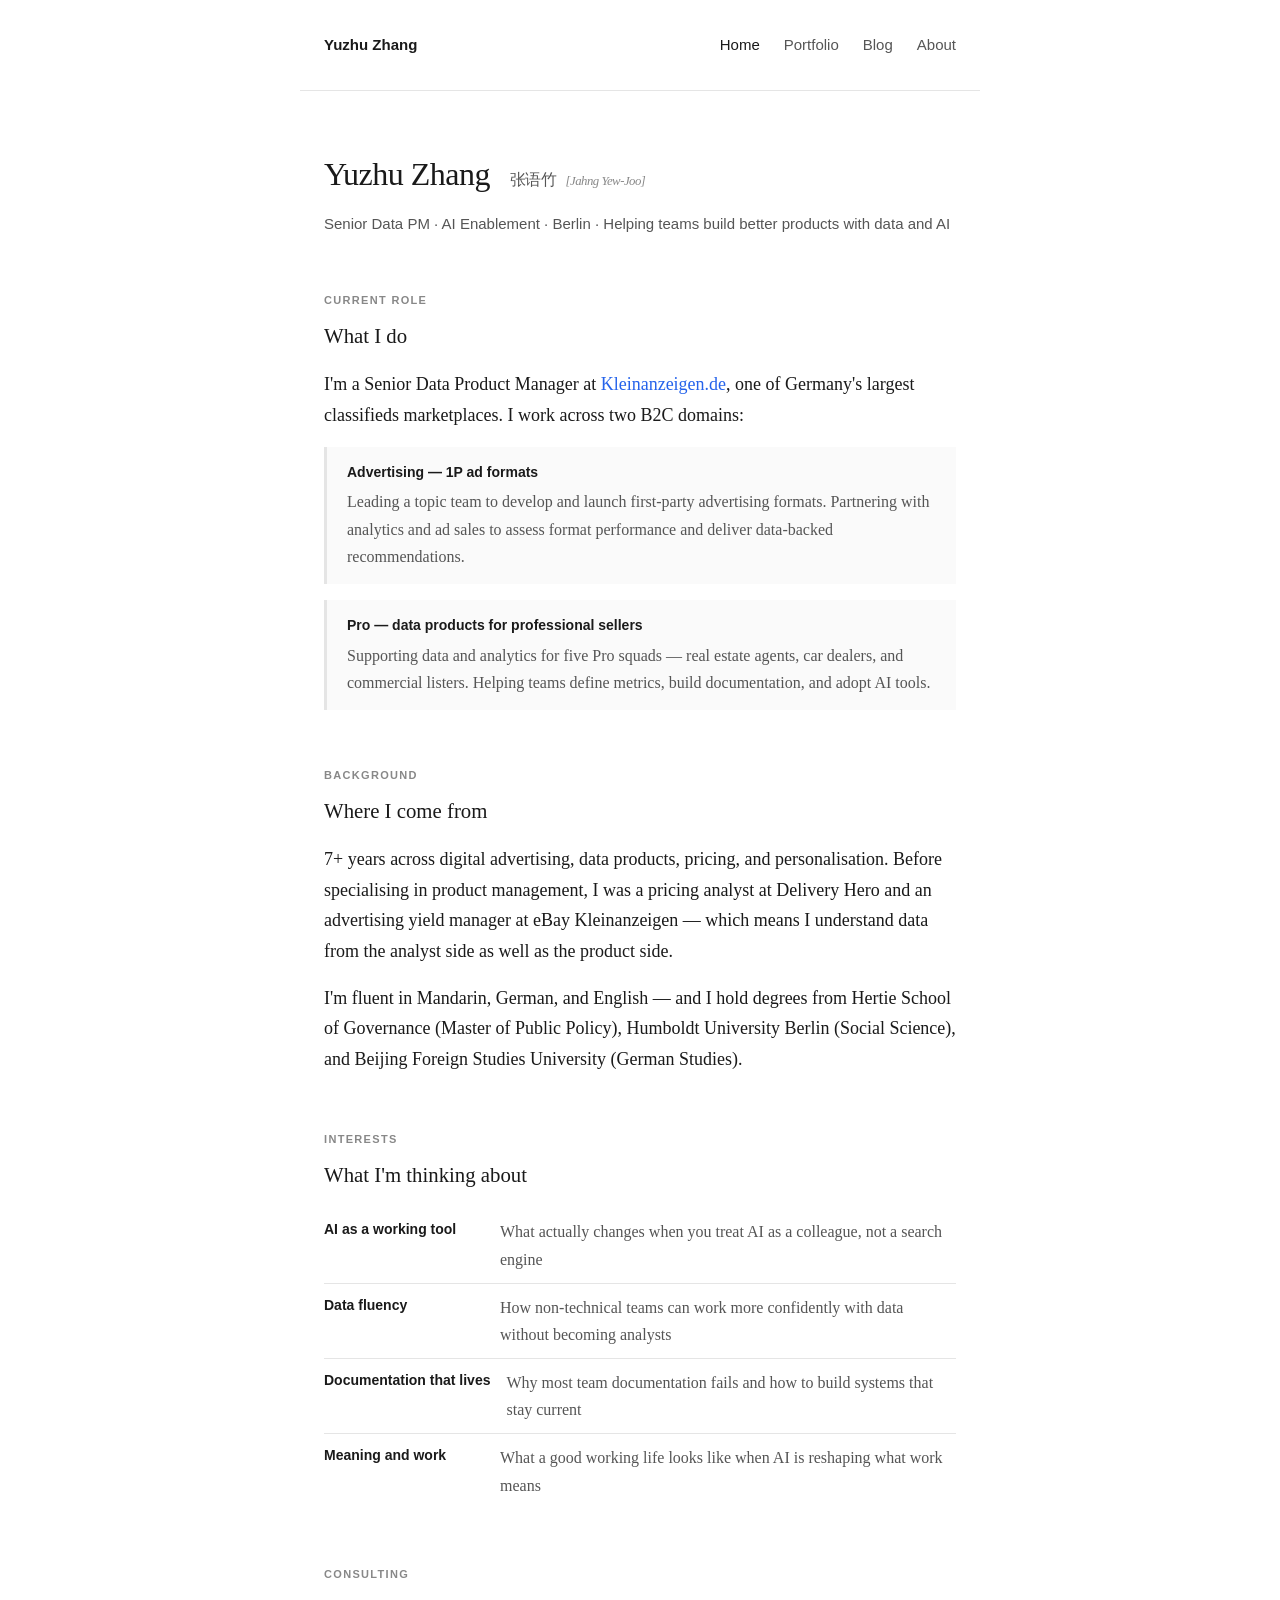
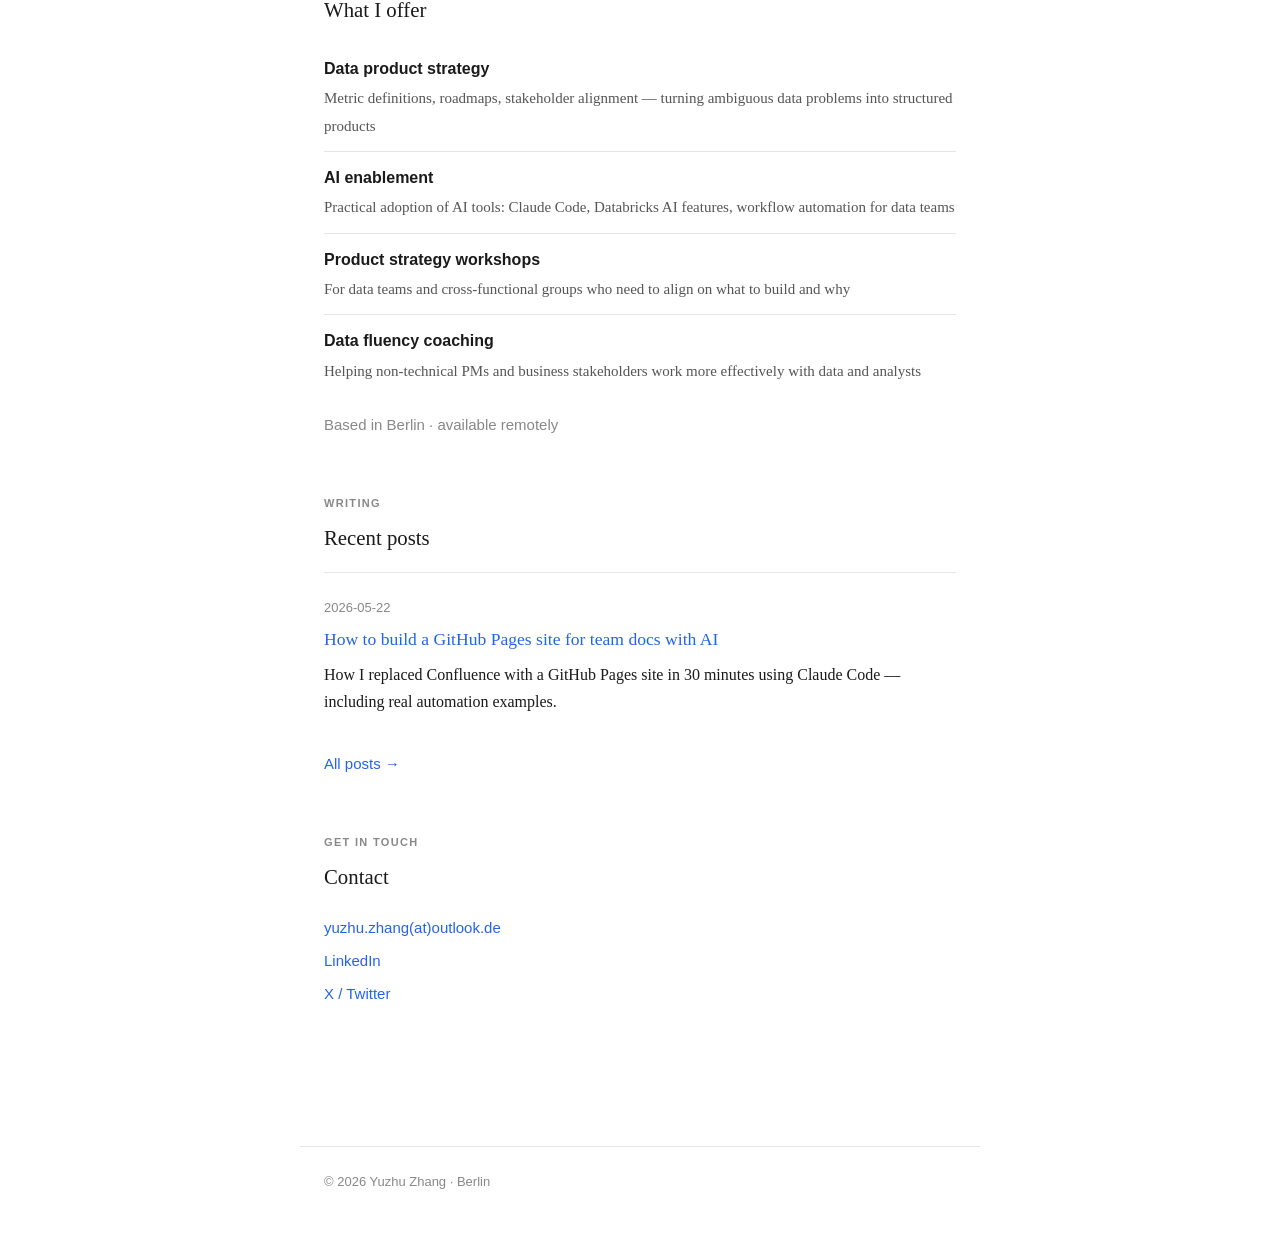
==== commit 6c670482: "Display email as (at) instead of @ to reduce scraping Co-Authored-By: Claude Sonnet 4.6 <noreply@ant" ====
--- a/index.html
+++ b/index.html
@@ -254,7 +254,7 @@
       <span class="eyebrow">Get in touch</span>
       <h2>Contact</h2>
       <div class="contact-block">
-        <div><a href="mailto:yuzhu.zhang@outlook.de">yuzhu.zhang@outlook.de</a></div>
+        <div><a href="mailto:yuzhu.zhang@outlook.de">yuzhu.zhang(at)outlook.de</a></div>
         <div><a href="https://www.linkedin.com/in/yuzhuzhang/" target="_blank" rel="noopener">LinkedIn</a></div>
         <div><a href="https://x.com/yuzhu_z" target="_blank" rel="noopener">X / Twitter</a></div>
       </div>
